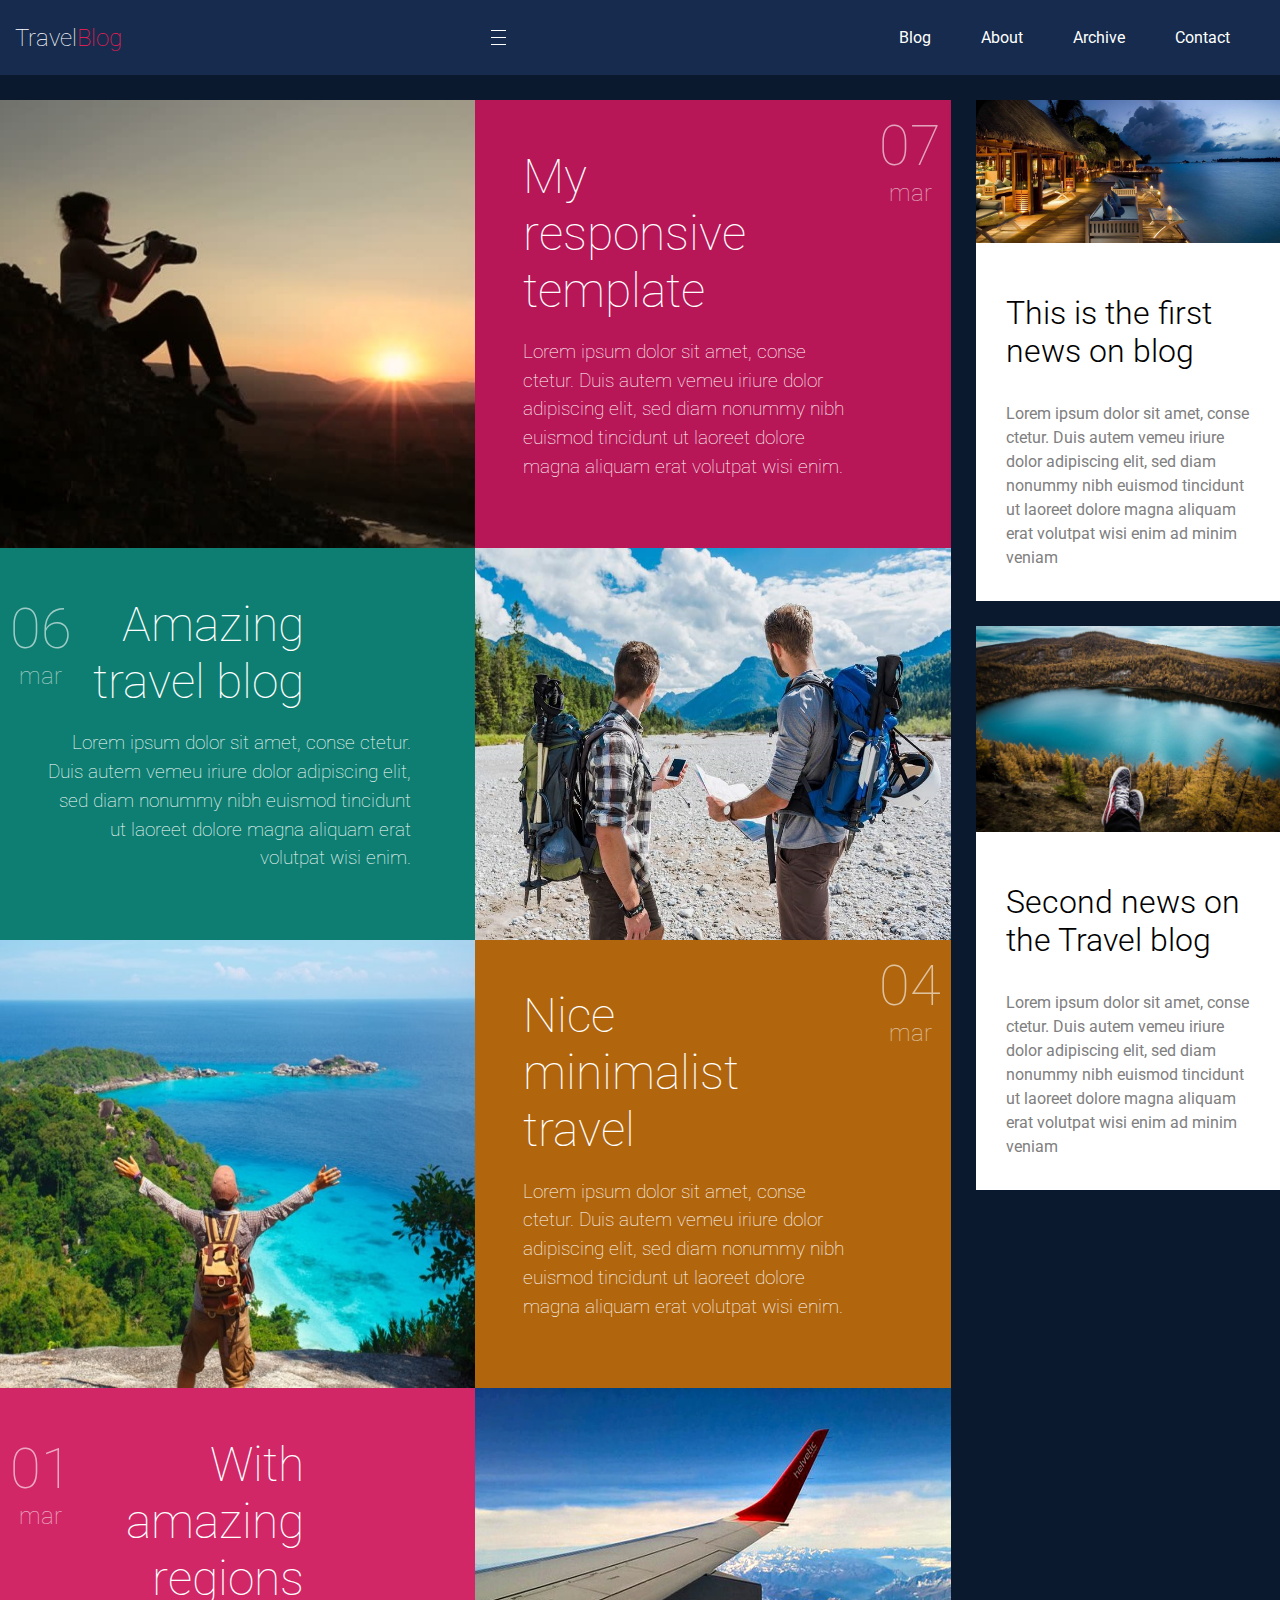
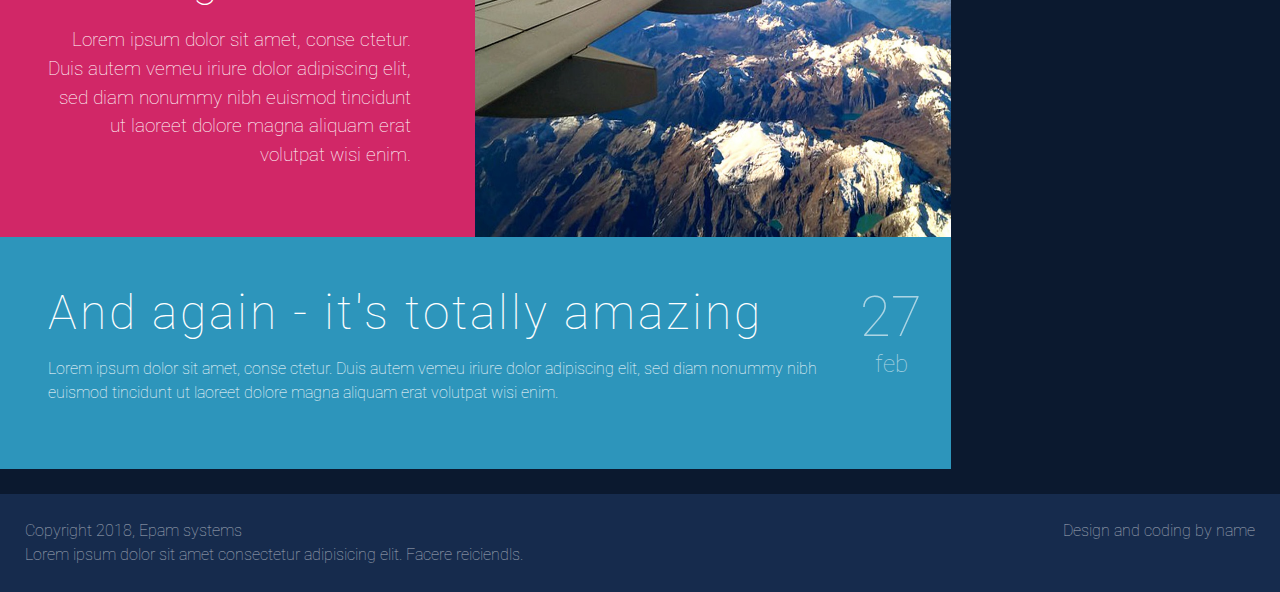
==== FL11_HW5/homework/index.html @ a1b244df "no message" ====
<!DOCTYPE html>
<html lang="en">

<head>
    <meta charset="UTF-8">
    <meta name="viewport" content="width=device-width, initial-scale=1.0">
    <meta http-equiv="X-UA-Compatible" content="ie=edge">
    <link rel="stylesheet" href="css/styles.css">
    <link href='https://fonts.googleapis.com/css?family=Roboto:400,100,300,700&subset=latin,latin-ext' rel='stylesheet' type='text/css'>
    <title>Responsive</title>
</head>

<body>
    <!-- Your code goes here -->
    <div class="container">
        <header>
            <div class="logo">
                <p>Travel<span>Blog</span></p>
            </div>
            <nav class="hidden-nav">
                <div class="div"></div>
                <div class="div"></div>
                <div class="div"></div>
            </nav>
            <nav>
                <div class="nav-item"><a href="#">Blog</a></div>
                <div class="nav-item"><a href="#">About</a></div>
                <div class="nav-item"><a href="#">Archive</a></div>
                <div class="nav-item"><a href="#">Contact</a></div>
            </nav>
        </header>
        <main>
            <section id="main-content">
                <div class="post">
                    <div class="post-img">
                        <img src="./img/post1.jpg" alt="post1">
                    </div>
                    <div class="post-item">
                        <div class="post-date">
                            <span class="day">07</span>
                            <span class="month">mar</span>
                        </div>
                        <h2 class="post-title">My responsive template</h2>
                        <p>Lorem ipsum dolor sit amet, conse ctetur. Duis autem vemeu iriure dolor adipiscing elit, sed diam nonummy nibh euismod tincidunt ut laoreet dolore magna aliquam erat volutpat wisi enim.</p>
                    </div>
                </div>
                <div class="post">
                    <div class="post-img">
                        <img src="./img/post2.jpg" alt="">
                    </div>
                    <div class="post-item">
                        <div class="post-date">
                            <span class="day">06</span>
                            <span class="month">mar</span>
                        </div>
                        <h2 class="post-title">Amazing travel blog</h2>
                        <p>Lorem ipsum dolor sit amet, conse ctetur. Duis autem vemeu iriure dolor adipiscing elit, sed diam nonummy nibh euismod tincidunt ut laoreet dolore magna aliquam erat volutpat wisi enim.</p>
                    </div>
                </div>
                <div class="post">
                    <div class="post-img">
                        <img src="./img/post3.jpg" alt="">
                    </div>
                    <div class="post-item">
                        <div class="post-date">
                            <span class="day">04</span>
                            <span class="month">mar</span>
                        </div>
                        <h2 class="post-title">Nice minimalist travel</h2>
                        <p>Lorem ipsum dolor sit amet, conse ctetur. Duis autem vemeu iriure dolor adipiscing elit, sed diam nonummy nibh euismod tincidunt ut laoreet dolore magna aliquam erat volutpat wisi enim.</p>
                    </div>
                </div>
                <div class="post">
                    <div class="post-img">
                        <img src="./img/post4.jpg" alt="">
                    </div>
                    <div class="post-item">
                        <div class="post-date">
                            <span class="day">01</span>
                            <span class="month">mar</span>
                        </div>
                        <h2 class="post-title">With amazing regions</h2>
                        <p>Lorem ipsum dolor sit amet, conse ctetur. Duis autem vemeu iriure dolor adipiscing elit, sed diam nonummy nibh euismod tincidunt ut laoreet dolore magna aliquam erat volutpat wisi enim.</p>
                    </div>
                </div>
                <div class="bottom-post">
                    <div class="bottom-item">
                       <div class="bottom-date">
                            <span class="bottom-day">27</span>
                            <span class="bottom-month">feb</span>
                        </div>
                        <h2 class="bottom-title">And again - it's totally amazing</h2>
                        <p>Lorem ipsum dolor sit amet, conse ctetur. Duis autem vemeu iriure dolor adipiscing elit, sed diam nonummy nibh euismod tincidunt ut laoreet dolore magna aliquam erat volutpat wisi enim.</p>
                    </div>
                </div>
            </section>
            <aside>
                <div class="aside-content">
                    <figure class="aside-img">
                        <img src="./img/news1.jpg" alt="">
                    </figure>
                    <div class="aside-item">
                        <h3 class="aside-title">This is the first news on blog</h3>
                        <p>Lorem ipsum dolor sit amet, conse ctetur. Duis autem vemeu iriure dolor adipiscing elit, sed diam nonummy nibh euismod tincidunt ut laoreet dolore magna aliquam erat volutpat wisi enim ad minim veniam</p>
                    </div>
                </div>
                <div class="aside-content">
                    <div class="aside-img">
                        <img src="./img/news2.jpg" alt="">
                    </div>
                    <div class="aside-item">
                        <h3 class="aside-title">Second news on the Travel blog</h3>
                        <p>Lorem ipsum dolor sit amet, conse ctetur. Duis autem vemeu iriure dolor adipiscing elit, sed diam nonummy nibh euismod tincidunt ut laoreet dolore magna aliquam erat volutpat wisi enim ad minim veniam</p>
                    </div>
                </div>
            </aside>
        </main>

        <footer>
            <div class="copyright">
                <p>Copyright 2018, Epam systems</p>
                <p>Lorem ipsum dolor sit amet consectetur adipisicing elit. Facere reiciendls.</p>
            </div>

            <div class="design">
                <p>Design and coding by name</p>
            </div>

        </footer>
    </div>
</body>

</html>
---- FL11_HW5/homework/css/styles.css ----
/*
 * Feel free to change name of colors if you need it
 * Feel free to add new colors if you need it
 */
:root {
    --bg-color--dark: #0b192f;
    --bg-color--header: #162b4d;
    --link: #fff;
    --link--hover: #b8b8b8;
    --bg-footer-color: #162b4d;
}

body {
    font-family: roboto;
}

.post-1 {
    background: #B71757;
}

.post-2 {
    background: #0D7E71;
}

.post-3 {
    background: #b1660e;
}

.post-4 {
    background: #d12767;
}

.post-5 {
    background: #2d95bb;
}

/* Your styles go here */
html,
body {
    background: #0b192f;
    margin: 0;
    height: 100%;
}

a:hover {
    color: #b8b8b8;
}

.container {
    display: flex;
    flex-direction: column;
    margin: auto;
}

.logo p {
    color: #fff;
    font-weight: lighter;
    font-size: 1.5em;
    margin: 0 0 0 15px;
}

.logo p > span {
    color: #ff1c57;
}

header {
    display: flex;
    flex-direction: row;
    justify-content: space-between;
    align-items: center;
    height: 75px;
    background: #162b4d;
    margin-bottom: 25px;
}

header nav {
    margin-right: 25px;
    display: flex;
    flex-direction: row;

    height: 100%;
}

.hidden-nav {
    display: flex;
    justify-content: space-between;
    flex-direction: column;
    width: 15px;
    height: 15px;
    margin: auto;

}

.hidden-nav div {
    height: 1px;
    background-color: white;
    width: 100%;
}

.nav-item {
    display: flex;
    height: 100%;
    margin: auto;
}

.nav-item > a {
    padding: 0 25px;
    height: 100%;
    display: flex;
    align-items: center;
    text-decoration: none;
    color: #fff;
    transition-duration: 1s;
    transition-property: background-color;
}

.nav-item > a:hover {
    background-color: #314669;
}

.wrapper {
    display: flex;
    flex-direction: row;
    justify-content: space space-between;
}

footer {
    background: #162b4d;
    display: flex;
    flex-direction: row;
    justify-content: space-between;
    color: #fff;
    font-weight: lighter;
    padding: 25px;
    line-height: 1.5;

}

footer p {
    margin: 0;
    opacity: 0.6;
}

main {
    display: flex;
    flex-direction: row;
    width: 100%;
    justify-content: space-between;
    margin-bottom: 25px;
}

main section {
    background: #fff;
    display: flex;
    flex-direction: column;
    width: 75%;
    margin-right: 25px;
}

.post:nth-child(odd) .post-date {
    top: 3%;
    right: 2%;
}

.post:first-child .post-item {
    background-color: #B71757;
}

.post:nth-child(2) .post-item {
    background: #0D7E71;
}

.post:nth-child(3) .post-item {
    background: #b1660e;
}

.post:nth-child(4) .post-item {
    background: #d12767;
}

.post:nth-child(even) .post-date {
    left: 2%;
}

.post:nth-child(even) .post-item {
    order: 1;
    text-align: right;
    padding-right: 0;
    /* padding-left: 10%;*/
}

.post:nth-child(even) .post-title {
    text-align: right;
}

.post:nth-child(even) .post-img {
    order: 2;
}

.post-item::after,
.post-img::after {
    display: block;
    content: "";
    position: absolute;
    width: 0;
    height: 0;
    top: 0;
    left: 0;


}


.post {
    display: flex;
    flex-direction: row;
    width: 100%;
    color: #fff;
}

.post-img {
    width: 50%;
    display: flex;
}

.post-item {
    width: 50%;
    box-sizing: border-box;
    position: relative;
    padding: 5%;
}


.post-img img {
    width: 100%;
}

.post-title {
    font-weight: lighter;
    font-size: 3em;
    width: 60%;
    margin: 0;
}

.post-item p {
    font-weight: lighter;
    line-height: 1.5;
    width: 85%;
    font-size: 1.2em;
}

.post-date {
    position: absolute;
    font-weight: lighter;
    opacity: 0.6;
}

.day {
    font-size: 3.5em;
    display: block;
    text-align: center;
}

.month {
    font-size: 1.5em;
    display: block;
    text-align: center;
}

main aside {
    display: flex;
    flex-direction: column;
    align-items: center;
    width: 24%;
}

.bottom-post {
    color: #fff;
    padding: 5%;
    background: #2d95bb;
    position: relative;
}

.bottom-post p {
    line-height: 1.5;
    font-weight: lighter;
    width: 90%;
}

.bottom-title {
    font-weight: lighter;
    font-size: 3em;
    margin: 0;
    letter-spacing: 3px;
}

.bottom-date {
    position: absolute;
    right: 3%;
}

.bottom-day {
    font-size: 3.5em;
    font-weight: lighter;
    display: block;
    text-align: center;
    opacity: 0.6;
}

.bottom-month {
    font-size: 1.5em;
    font-weight: lighter;
    display: block;
    text-align: center;
    opacity: 0.6;
}

.aside-content {
    width: 100%;
    margin-bottom: 25px;
    background: #fff;
}

.aside-item {
    color: #000;
    padding: 15px 30px;
}

.aside-item p {
    font-weight: 400;
    color: #808080;
    line-height: 1.5;
}

.aside-img {
    width: 100%;
    margin: 0;
    padding: 0;
    overflow: hidden;

}

.aside-img img {
    width: 100%;
}

.aside-title {
    font-weight: 300;
    font-size: 2em;
}




@media only screen and (max-device-width: 768px) {

    /*	for width of device between 481px and 768px*/
    
    .logo{
        display: flex;
        justify-content: center;
        flex-direction: row;
        order: 2;
    }
    
    header nav {
        display: none;
    }

    header {
        display: flex;
        flex-direction: column;
        justify-content: center;
    }

    .hidden-nav {
        display: flex;
        flex-direction: column;
        justify-content: space-between;
        margin-left: auto;
        margin-right: auto;
        width: 15px;
        height: 15px;
        order: 1;
    }

    .hidden-nav div {
        height: 1px;
        background-color: white;
        width: 100%;
    }

    header h1 {
        margin-right: auto;
        margin-left: auto;
        justify-content: center;
    }

    main section {
        background: #fff;
        display: flex;
        flex-direction: column;
        width: 75%;
        margin-right: 25px;
    }

    .post {
        display: flex;
            flex-direction: column;
    }
    .post-img, .post-item{
        display: flex;
        width: 100%;
        flex-direction: column;
    }

    .post-date{
        position: absolute;
    font-weight: lighter;
    opacity: 0.6;
        text-align: center;
        display: flex;
        flex-direction: column;
        justify-content: center;
    }

}

@media only screen and (max-device-width: 480px) {

    /*	for width of device less than 481px*/
    body {
        width: 100%;
        font-weight: 100;
    }

    main {
        display: block;
    }

    main section {
        width: 100%;
        float: none;
    }

    aside {
        width: 100%;
        margin-bottom: 30px;
        float: none;
    }
}
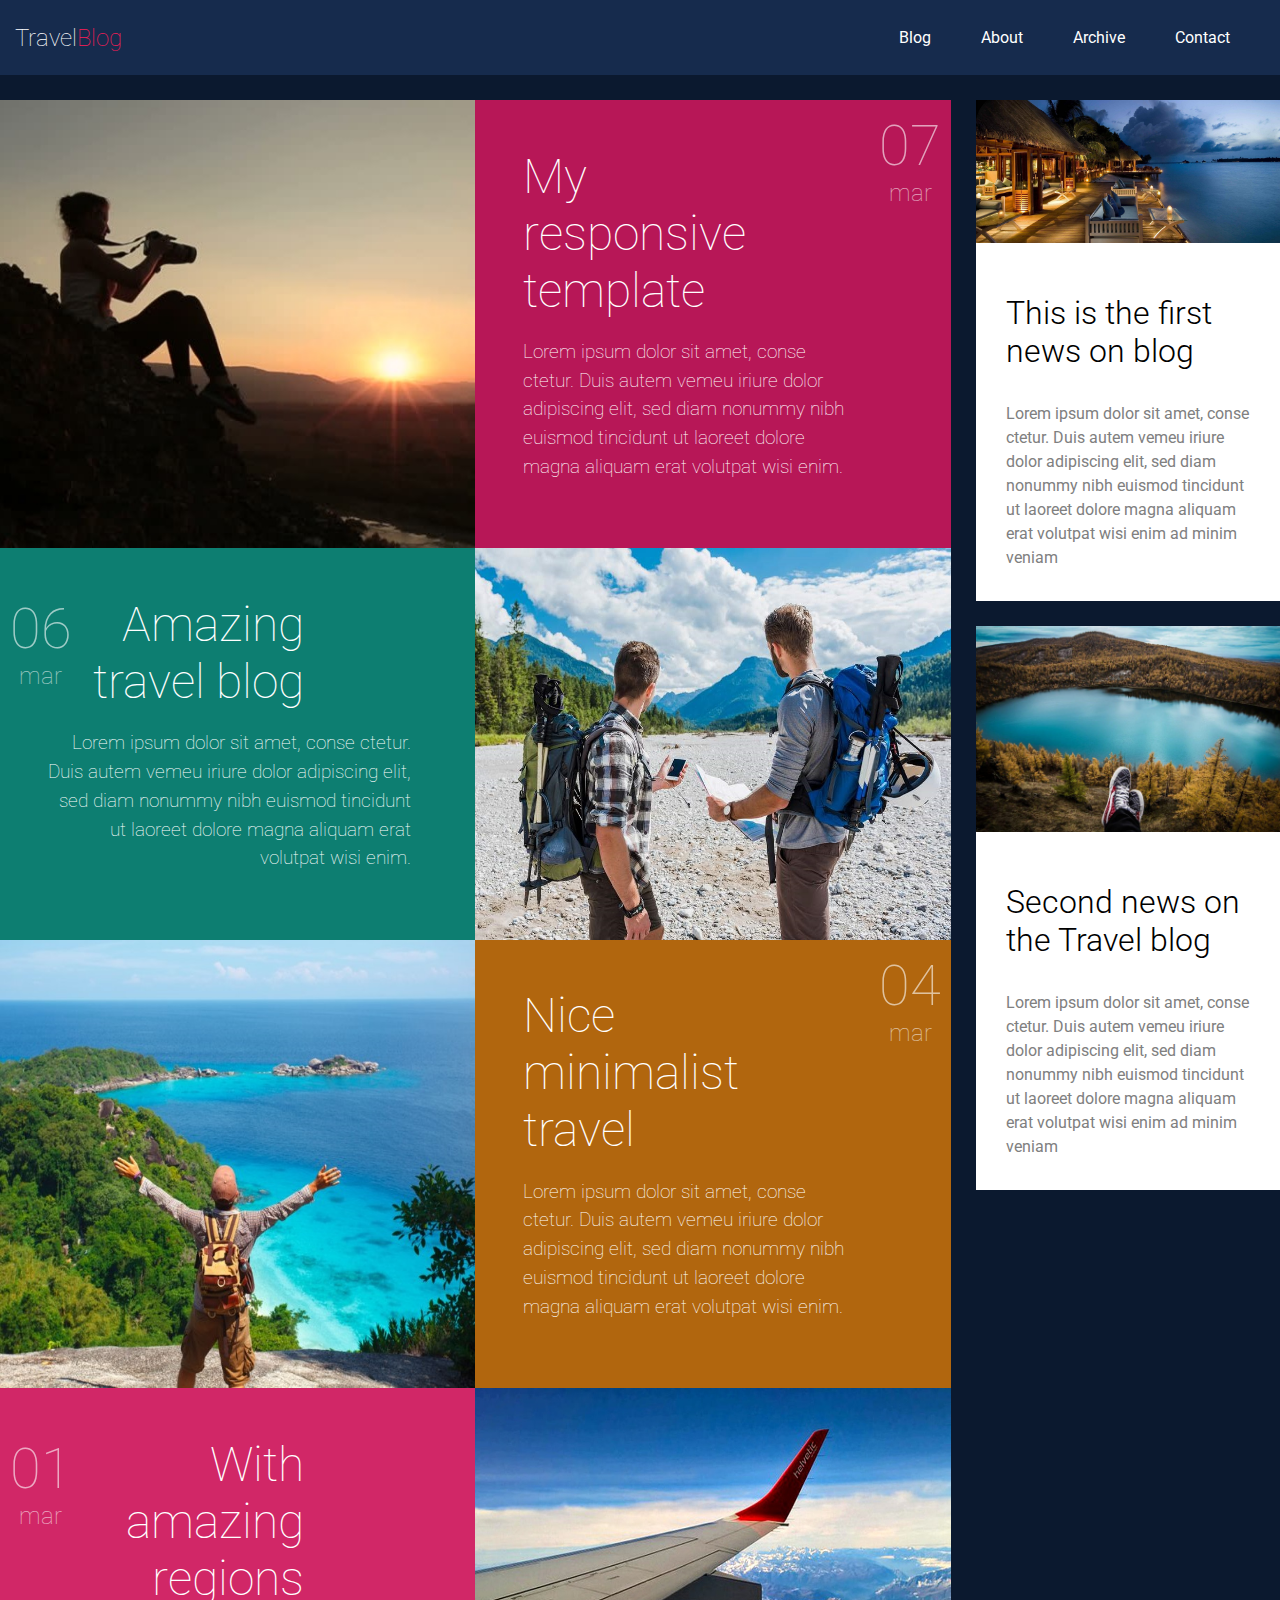
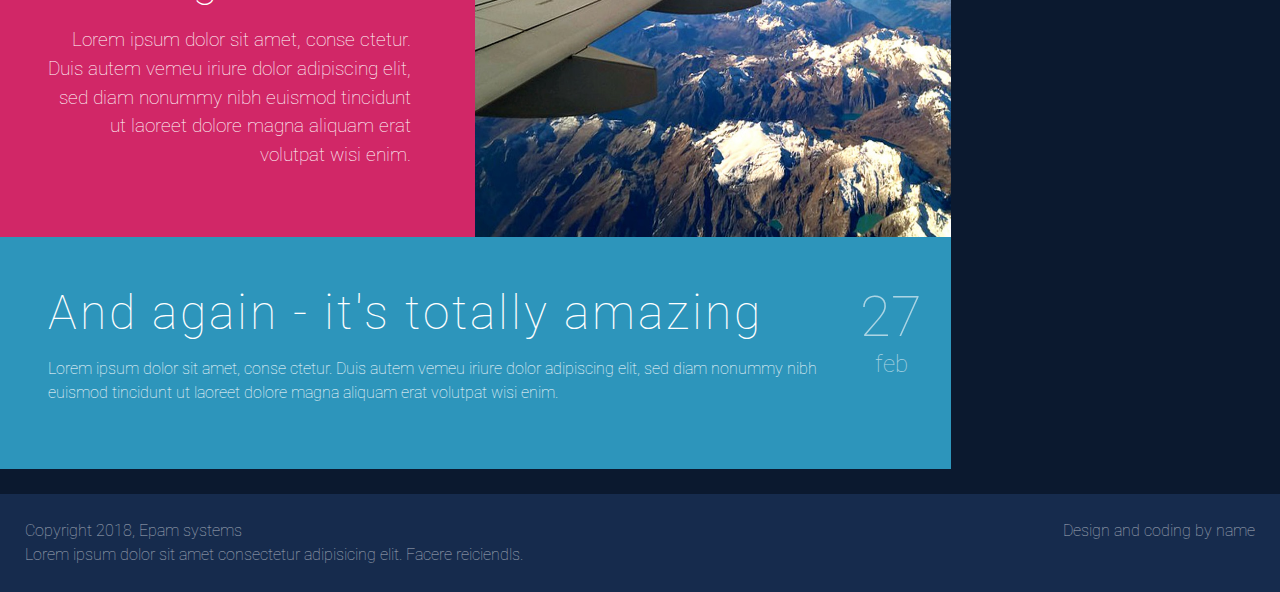
==== commit cdfbf31a: "no message" ====
--- a/FL11_HW5/homework/index.html
+++ b/FL11_HW5/homework/index.html
@@ -12,16 +12,15 @@
 
 <body>
     <!-- Your code goes here -->
-    <div class="container">
         <header>
-            <div class="logo">
-                <p>Travel<span>Blog</span></p>
-            </div>
-            <nav class="hidden-nav">
+           <nav class="hidden-nav">
                 <div class="div"></div>
                 <div class="div"></div>
                 <div class="div"></div>
             </nav>
+            <div class="logo">
+                <p>Travel<span>Blog</span></p>
+            </div>
             <nav>
                 <div class="nav-item"><a href="#">Blog</a></div>
                 <div class="nav-item"><a href="#">About</a></div>
@@ -127,7 +126,6 @@
             </div>
 
         </footer>
-    </div>
 </body>
 
 </html>
--- a/FL11_HW5/homework/css/styles.css
+++ b/FL11_HW5/homework/css/styles.css
@@ -2,14 +2,14 @@
  * Feel free to change name of colors if you need it
  * Feel free to add new colors if you need it
  */
-:root {
+/*:root {
     --bg-color--dark: #0b192f;
     --bg-color--header: #162b4d;
     --link: #fff;
     --link--hover: #b8b8b8;
     --bg-footer-color: #162b4d;
 }
-
+*/
 body {
     font-family: roboto;
 }
@@ -34,7 +34,6 @@
     background: #2d95bb;
 }
 
-/* Your styles go here */
 html,
 body {
     background: #0b192f;
@@ -118,11 +117,6 @@
     background-color: #314669;
 }
 
-.wrapper {
-    display: flex;
-    flex-direction: row;
-    justify-content: space space-between;
-}
 
 footer {
     background: #162b4d;
@@ -349,20 +343,20 @@
     font-size: 2em;
 }
 
-
+.hidden-nav {
+    display: none;
+}
 
 
 @media only screen and (max-device-width: 768px) {
 
-    /*	for width of device between 481px and 768px*/
-    
-    .logo{
+    .logo {
         display: flex;
         justify-content: center;
         flex-direction: row;
         order: 2;
     }
-    
+
     header nav {
         display: none;
     }
@@ -406,18 +400,20 @@
 
     .post {
         display: flex;
-            flex-direction: column;
-    }
-    .post-img, .post-item{
+        flex-direction: column;
+    }
+
+    .post-img,
+    .post-item {
         display: flex;
         width: 100%;
         flex-direction: column;
     }
 
-    .post-date{
+    .post-date {
         position: absolute;
-    font-weight: lighter;
-    opacity: 0.6;
+        font-weight: lighter;
+        opacity: 0.6;
         text-align: center;
         display: flex;
         flex-direction: column;
@@ -428,7 +424,6 @@
 
 @media only screen and (max-device-width: 480px) {
 
-    /*	for width of device less than 481px*/
     body {
         width: 100%;
         font-weight: 100;
